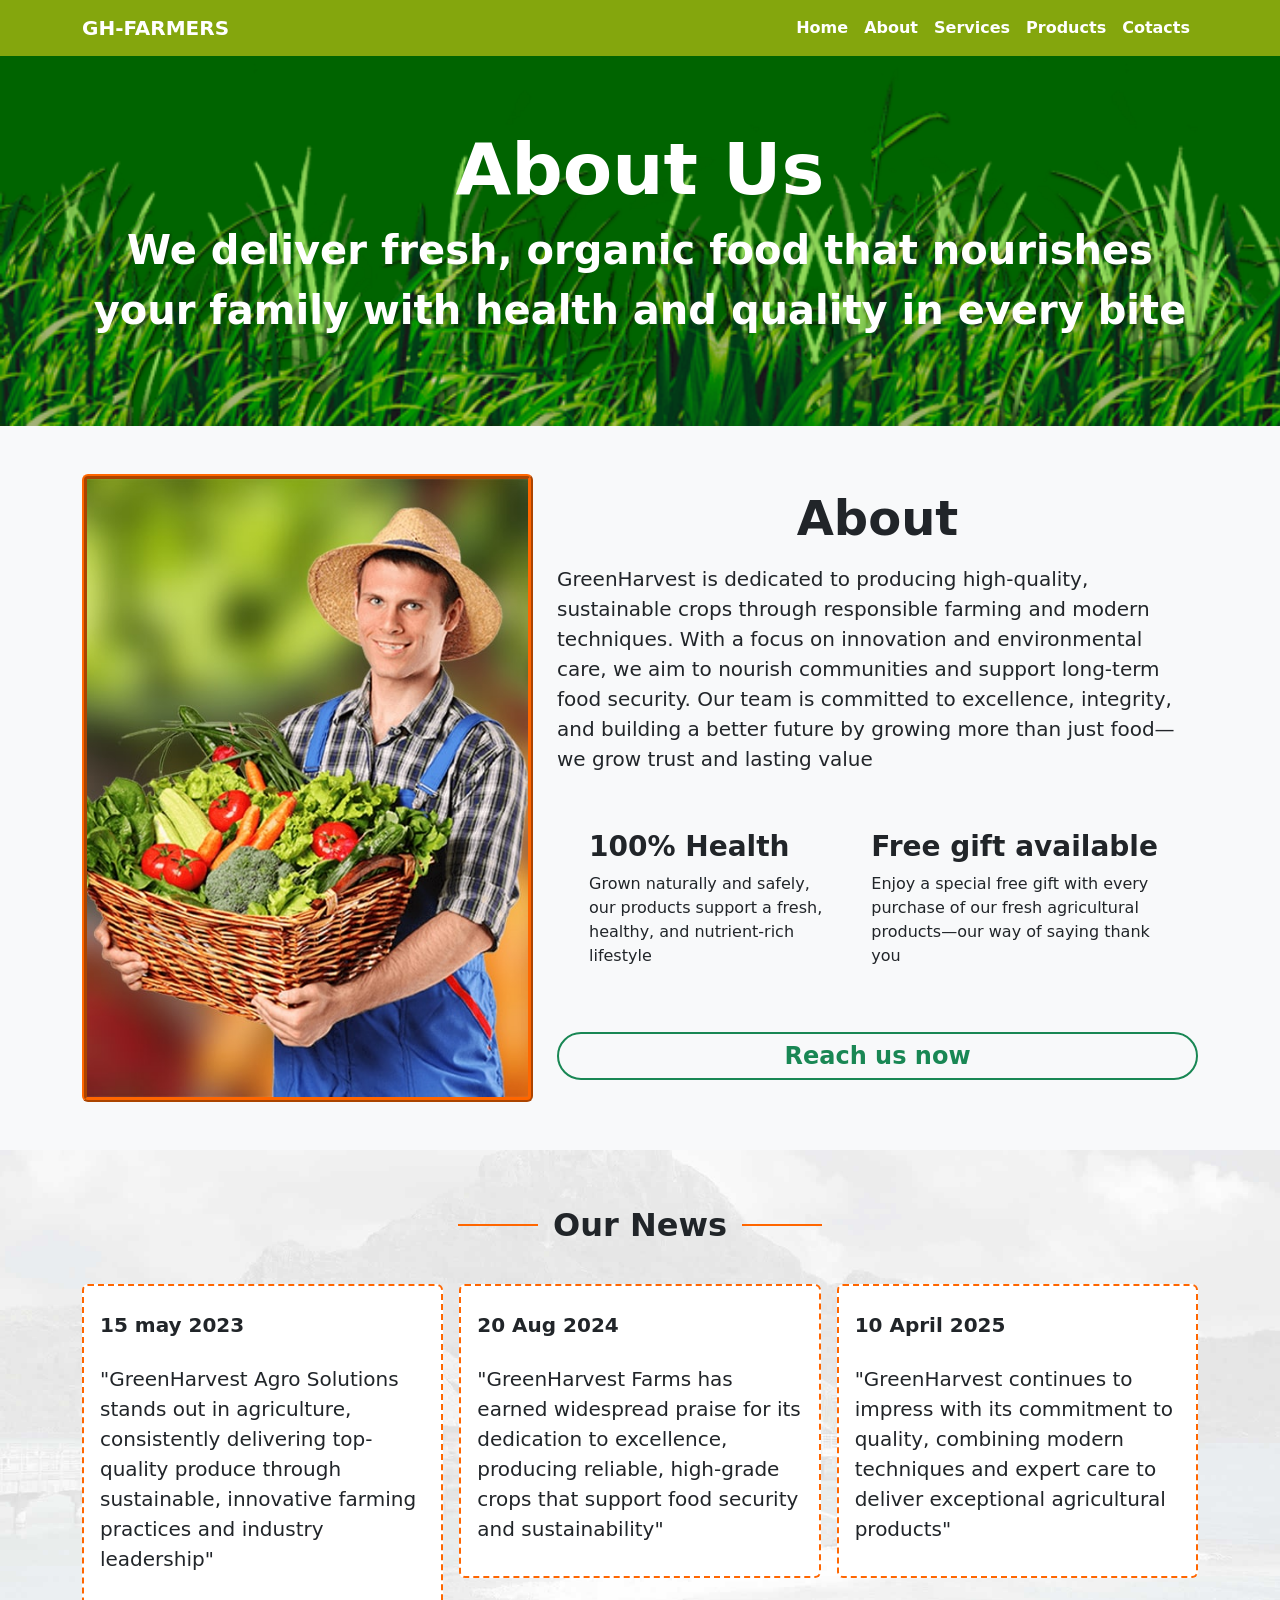
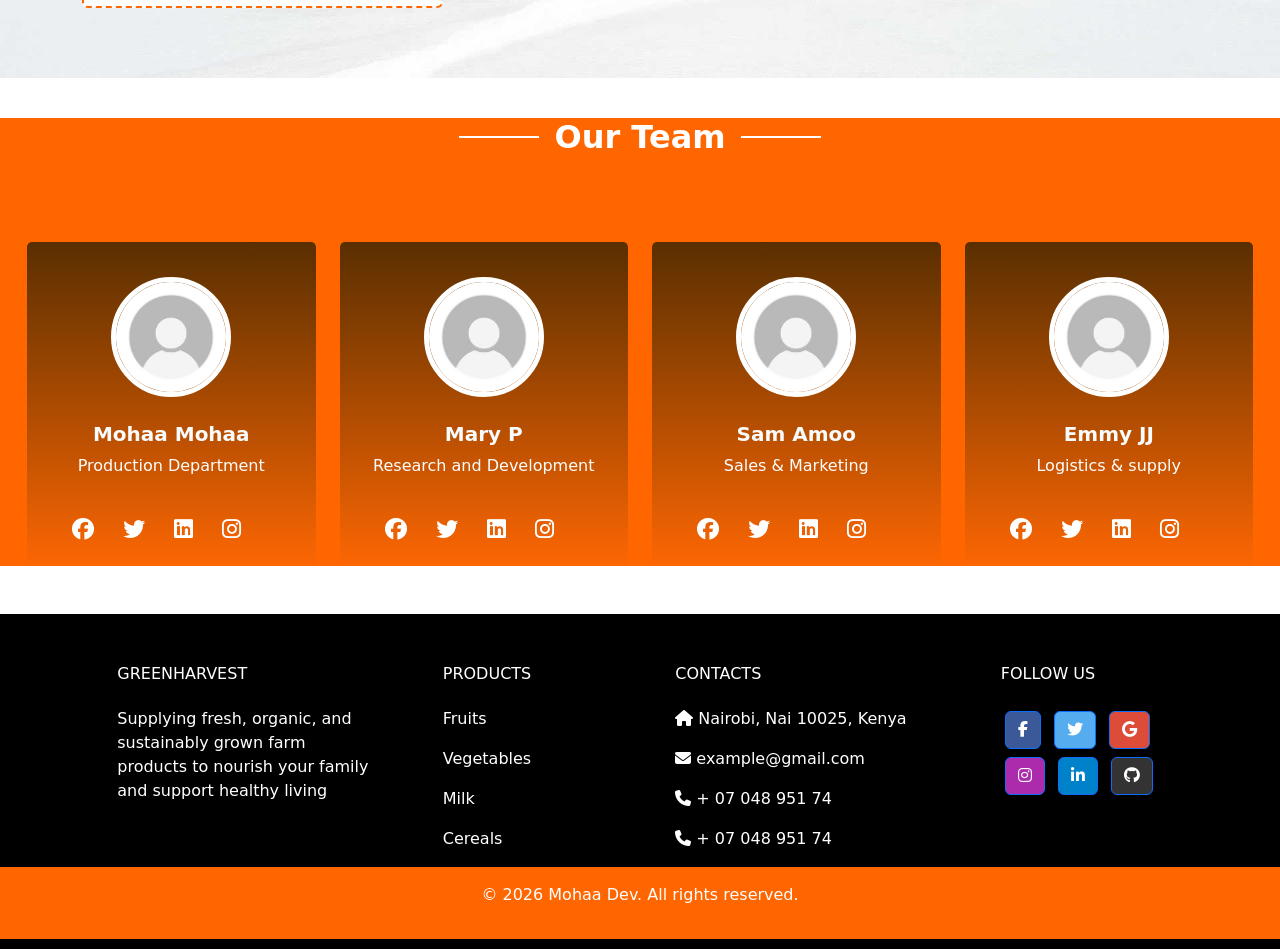
==== about.html @ f521f939 "initial commit" ====
<!DOCTYPE html>
<html lang="en">
  <head>
    <meta charset="UTF-8" />
    <meta name="viewport" content="width=device-width, initial-scale=1.0" />
    <title>Agriculture</title>
    <!-- links -->
    <link rel="stylesheet" href="css/bootstrap.min.css" />
    <link rel="stylesheet" href="css/custom.css" />

    <!-- Font Awesome CSS -->
    <link
      rel="stylesheet"
      href="https://cdn.jsdelivr.net/npm/@fortawesome/fontawesome-free@6.5.1/css/all.min.css"
    />
    <!-- bootstrap icons -->
    <link
      rel="stylesheet"
      href="https://cdn.jsdelivr.net/npm/bootstrap-icons@1.11.3/font/bootstrap-icons.min.css"
    />
    <!-- end links -->
  </head>
  <body>
    <!-- ################################################## navbar ########################################### -->
    <nav class="navbar navbar-expand-sm navbar-dark nav-background">
      <div class="container">
        <a class="navbar-brand text-uppercase fw-bolder" href="#">GH-FARMERS</a>
        <button
          class="navbar-toggler"
          type="button"
          data-bs-toggle="collapse"
          data-bs-target="#navbarNav"
          aria-controls="navbarNav"
          aria-expanded="false"
          aria-label="Toggle navigation"
        >
          <span class="navbar-toggler-icon fw-bold"></span>
        </button>
        <div class="collapse navbar-collapse" id="navbarNav">
          <ul class="navbar-nav ms-auto">
            <li class="nav-item">
              <a class="nav-link text-white fw-bold" href="index.html">Home</a>
            </li>
            <li class="nav-item">
              <a class="nav-link text-white fw-bold" href="about.html">About</a>
            </li>
            <li class="nav-item">
              <a class="nav-link text-white fw-bold" href="services.html"
                >Services</a
              >
            </li>
            <li class="nav-item">
              <a class="nav-link text-white fw-bold" href="product.html"
                >Products</a
              >
            </li>
            <li class="nav-item">
              <a class="nav-link text-white fw-bold" href="contact.html"
                >Cotacts</a
              >
            </li>
          </ul>
        </div>
      </div>
    </nav>

    <main>
        <section class="about-bg">
            <div class="container">
                <div class="row justify-content-center align-items-center">
                    <div class="text-center">
                        <h1 class="text-capitalize text-white fw-bold display-2">About Us</h1>
                    </div>
                    <div class="text-center">
                        <p class="text-white fw-bold fs-1">We deliver fresh, organic food that nourishes your family with health and quality in every bite</p>
                    </div>
                </div>
            </div>
        </section>
        <!-- ################################################## about us ########################################### -->
        <section class="py-5 bg-light">
            <div class="container">
                <div class="row justify-content-between">
                    <div class="col-12 col-lg-5">
                        <div class="card card-border-about">
                            <img src="images/team-3.jpg" class="img-fluid" alt="">
                        </div>
                    </div>
                    <div class="col-12 col-lg-7">
                        <div class="text-center my-3">
                            <h4 class="display-5 fw-bold">About</h4>
                        </div>
                        <div class="text-start">
                            <p class="lead">
                              GreenHarvest is dedicated to producing high-quality, 
                              sustainable crops through responsible farming and modern techniques. 
                              With a focus on innovation and environmental care, 
                              we aim to nourish communities and support long-term food security. 
                              Our team is committed to excellence, integrity, 
                              and building a better future by growing more than just food—we grow trust and lasting value
                            </p>
                        </div>
                        <div class="d-sm-flex justify-content-center align-items-center text-center mt-4 p-3">
                            <div class="text-start p-3">
                                <h3 class="fw-bold mb-2">100% Health</h3>
                                <p>Grown naturally and safely, our products support a fresh, healthy, and nutrient-rich lifestyle</p>
                            </div>
                            <div class="text-start p-3">
                                <h3 class="fw-bold mb-2">Free gift available</h3>
                                <p>Enjoy a special free gift with every purchase of our fresh agricultural products—our way of saying thank you</p>
                            </div>
                        </div>
                        <div class="text-center mt-3">
                            <a href="contact.html" class="btn btn-outline-success btn-sm border-2 rounded-5 fw-bold fs-4 w-100 ">Reach us now</a>
                        </div>
                    </div>
                </div>
            </div>
        </section>
        <!-- ################################################## our news ########################################### -->
        <section class="pt-3 section-news-bg">
            <div class="title-wrapper">
              <div class="line"></div>
              <h1 class="section-title fw-bold">Our News</h1>
              <div class="line"></div>
            </div>

            <div class="container">
                <div class="row g-3 justify-content-center">
                    <div class="col-12 col-lg-4">
                        <div class="card p-3 news-border">
                            <p class="py-2 fs-5 fw-bold">15 may 2023</p>
                            <p class="lead">
                              "GreenHarvest Agro Solutions stands out in agriculture, 
                              consistently delivering top-quality produce through sustainable, 
                              innovative farming practices and industry leadership"
                            </p>
                        </div>
                    </div>

                    <div class="col-12 col-lg-4">
                        <div class="card p-3 news-border">
                            <p class="py-2 fs-5 fw-bold">20 Aug 2024</p>
                            <p class="lead">
                              "GreenHarvest Farms has earned widespread praise for its dedication to excellence, producing reliable,
                               high-grade crops that support food security and sustainability"
                            </p>
                        </div>
                    </div>

                    <div class="col-12 col-lg-4">
                        <div class="card p-3 news-border">
                            <p class="py-2 fs-5 fw-bold">10 April 2025</p>
                            <p class="lead">
                              "GreenHarvest continues to impress with its commitment to quality, 
                              combining modern techniques and expert care to deliver exceptional agricultural products"
                            </p>
                        </div>
                    </div>
                </div>
            </div>
        </section>
        <!-- ################################################## our team ########################################### -->
        <section class="team_section layout_padding">
            <div class="container-fluid">
                <div class="title-wrapper">
                    <div class="line-team"></div>
                    <h1 class="section-title fw-bold">Our Team</h1>
                    <div class="line-team"></div>
                </div>
              <div class="team_container">
                <div class="row">
                  <div class="col-lg-3 col-sm-6">
                    <div class="box">
                      <div class="img-box">
                        <img src="images/profile.jpeg" class="img1" alt="" />
                      </div>
                      <div class="detail-box">
                        <h5>Mohaa Mohaa</h5>
                        <p>Production Department</p>
                      </div>
                      <div class="social_box">
                        <a href="#">
                          <i class="fab fa-facebook" aria-hidden="true"></i>
                        </a>
                        <a href="#">
                          <i class="fab fa-twitter" aria-hidden="true"></i>
                        </a>
                        <a href="#">
                          <i class="fab fa-linkedin" aria-hidden="true"></i>
                        </a>
                        <a href="#">
                          <i class="fab fa-instagram" aria-hidden="true"></i>
                        </a>
                        <a href="#">
                          <i class="fab fa-youtube-play" aria-hidden="true"></i>
                        </a>
                      </div>
                    </div>
                  </div>
                  <div class="col-lg-3 col-sm-6">
                    <div class="box">
                      <div class="img-box">
                        <img src="images/profile.jpeg" class="img1" alt="" />
                      </div>
                      <div class="detail-box">
                        <h5>Mary P</h5>
                        <p>Research and Development</p>
                      </div>
                      <div class="social_box">
                        <a href="#">
                          <i class="fab fa-facebook" aria-hidden="true"></i>
                        </a>
                        <a href="#">
                          <i class="fab fa-twitter" aria-hidden="true"></i>
                        </a>
                        <a href="#">
                          <i class="fab fa-linkedin" aria-hidden="true"></i>
                        </a>
                        <a href="#">
                          <i class="fab fa-instagram" aria-hidden="true"></i>
                        </a>
                        <a href="#">
                          <i class="fab fa-youtube-play" aria-hidden="true"></i>
                        </a>
                      </div>
                    </div>
                  </div>
                  <div class="col-lg-3 col-sm-6">
                    <div class="box">
                      <div class="img-box">
                        <img src="images/profile.jpeg" class="img1" alt="" />
                      </div>
                      <div class="detail-box">
                        <h5>Sam Amoo</h5>
                        <p>Sales & Marketing</p>
                      </div>
                      <div class="social_box">
                        <a href="#">
                          <i class="fab fa-facebook" aria-hidden="true"></i>
                        </a>
                        <a href="#">
                          <i class="fab fa-twitter" aria-hidden="true"></i>
                        </a>
                        <a href="#">
                          <i class="fab fa-linkedin" aria-hidden="true"></i>
                        </a>
                        <a href="#">
                          <i class="fab fa-instagram" aria-hidden="true"></i>
                        </a>
                        <a href="#">
                          <i class="fab fa-youtube-play" aria-hidden="true"></i>
                        </a>
                      </div>
                    </div>
                  </div>
                  <div class="col-lg-3 col-sm-6">
                    <div class="box">
                      <div class="img-box">
                        <img src="images/profile.jpeg" class="img1" alt="" />
                      </div>
                      <div class="detail-box">
                        <h5>Emmy JJ</h5>
                        <p>Logistics & supply</p>
                      </div>
                      <div class="social_box">
                        <a href="#">
                          <i class="fab fa-facebook" aria-hidden="true"></i>
                        </a>
                        <a href="#">
                          <i class="fab fa-twitter" aria-hidden="true"></i>
                        </a>
                        <a href="#">
                          <i class="fab fa-linkedin" aria-hidden="true"></i>
                        </a>
                        <a href="#">
                          <i class="fab fa-instagram" aria-hidden="true"></i>
                        </a>
                        <a href="#">
                          <i class="fab fa-youtube-play" aria-hidden="true"></i>
                        </a>
                      </div>
                    </div>
                  </div>
                </div>
              </div>
            </div>
          </section>
    </main>
<!-- ################################################## footer ########################################### -->
    <div class="my-5">
      <!-- Footer -->
      <footer
        class="text-center text-lg-start text-white"
      >
        <!-- container -->
        <div class="container p-4 pb-0">
          <!-- Section -->
          <section class="">
            <!-- row -->
            <div class="row">
              <!-- start column description -->
              <div class="col-md-3 col-lg-3 col-xl-3 mx-auto mt-3">
                <h6 class="text-uppercase mb-4 font-weight-bold">
                  GreenHarvest
                </h6>
                <p>
                  Supplying fresh, organic, and sustainably grown farm products to nourish your family and support healthy living
                </p>
              </div>
              <!-- end column description -->

              <hr class="w-100 clearfix d-md-none" />

              <!-- column links -->
              <div class="col-md-2 col-lg-2 col-xl-2 mx-auto mt-3">
                <h6 class="text-uppercase mb-4 font-weight-bold">Products</h6>
                <p>
                  <a class="text-white text-decoration-none">Fruits</a>
                </p>
                <p>
                  <a class="text-white text-decoration-none">Vegetables</a>
                </p>
                <p>
                  <a class="text-white text-decoration-none">Milk</a>
                </p>
                <p>
                  <a class="text-white text-decoration-none">Cereals</a>
                </p>
              </div>
              <!-- end column links -->

              <!-- separate column line -->
              <hr class="w-100 clearfix d-md-none" />

              <!-- stsrt column contact -->
              <div class="col-md-4 col-lg-3 col-xl-3 mx-auto mt-3">
                <h6 class="text-uppercase mb-4 font-weight-bold">Contacts</h6>
                <p><i class="fas fa-home mr-3"></i> Nairobi, Nai 10025, Kenya</p>
                <p><i class="fas fa-envelope mr-3"></i> example@gmail.com</p>
                <p><i class="fas fa-phone mr-3"></i> + 07 048 951 74</p>
                <p><i class="fas fa-phone mr-3"></i> + 07 048 951 74</p>
              </div>
              <!-- end column contact -->

              <!-- start column icons -->
              <div class="col-md-3 col-lg-2 col-xl-2 mx-auto mt-3">
                <h6 class="text-uppercase mb-4 font-weight-bold">Follow us</h6>

                <!-- Facebook -->
                <a
                  class="btn btn-primary btn-floating m-1 text-decoration-none"
                  style="background-color: #3b5998"
                  href="#"
                  role="button"
                  ><i class="fab fa-facebook-f"></i
                ></a>

                <!-- Twitter -->
                <a
                  class="btn btn-primary btn-floating m-1 text-decoration-none"
                  style="background-color: #55acee"
                  href="#"
                  role="button"
                  ><i class="fab fa-twitter"></i
                ></a>

                <!-- Google -->
                <a
                  class="btn btn-primary btn-floating m-1 text-decoration-none"
                  style="background-color: #dd4b39"
                  href="#"
                  role="button"
                  ><i class="fab fa-google"></i
                ></a>

                <!-- Instagram -->
                <a
                  class="btn btn-primary btn-floating m-1 text-decoration-none"
                  style="background-color: #ac2bac"
                  href="#"
                  role="button"
                  ><i class="fab fa-instagram"></i
                ></a>

                <!-- Linkedin -->
                <a
                  class="btn btn-primary btn-floating m-1 text-decoration-none"
                  style="background-color: #0082ca"
                  href="#"
                  role="button"
                  ><i class="fab fa-linkedin-in"></i
                ></a>
                <!-- Github -->
                <a
                  class="btn btn-primary btn-floating m-1 text-decoration-none"
                  style="background-color: #333333"
                  href="#"
                  role="button"
                  ><i class="fab fa-github"></i
                ></a>
              </div>
              <!-- end column icons -->
            </div>
            <!--end  row-->
          </section>
          <!-- Section: Links -->
        </div>
        <!-- end container -->

        <!-- Copyright -->
        <div
          class="text-center p-3 copyright-content"
        >
        <p>&copy; <span id="year"></span> Mohaa Dev. All rights reserved.</p>
        </div>
        <!-- Copyright -->
      </footer>
      <!-- Footer -->
    </div>

    <script src="js/bundle.min.js"></script>
    <script src="js/jquery-3.7.1.min.js"></script>
    <script>
        document.getElementById("year").textContent = new Date().getFullYear();
      </script>
  </body>
</html>
---- css/custom.css ----
html, body {
    height: 100%;
    margin: 0;
    /* overflow-x: hidden; */
  }
  body {
    display: flex;
    flex-direction: column;
  }
.div-height {
    height: 480px;
}
.img-height {
    height: 100%;
    object-fit: cover;
    filter: brightness(0.6);
}

/* ################################## navbar ############################################### */
.nav-background {
    /* background-color: rgb(6, 196, 6); */
    background-color: #84a60d;
}
.nav-link:hover {
    color: #ff6600 !important;
  }

/* ############################## icon section ################################################# */
.icon-section {
    background-color: green;
    color: white;
}

/* ############################# products section ################################################### */
.background-product-img {
    padding: 70px 0;
    background-image: url('../images/blur2.jpeg');
    background-size: cover;
}
.title-wrapper {
    display: flex;
    align-items: center;
    justify-content: center;
    gap: 15px; /* spacing between text and lines */
    margin: 40px 0;
  }

  .section-title {
    margin: 0;
    font-size: 2rem;
    white-space: nowrap;
  }

  .line {
    flex: 1;
    height: 2px;
    background-color: #ff6600;
    max-width: 80px; /* Resizing the line */
  }

  /* visit our store */
  .background-set {
    background-image: url('../images/Agr_back.jpeg');
    background-size: cover;
    padding: 70px 0;
  }
  .card-hover:hover {
    background-color: #ff6600;
    color: white;
  }

  /* ############################################# about us ##################################### */
  .about-bg {
    background-image: url('../images/footer.png');
    background-size: cover;
    padding: 70px 0;
    background-color: darkgreen;
  }
  .card-border-about {
    border-color: #ff6600;
    border-width: 5px;
    border-style: ridge;
  }
  .news-border {
    border-color: #ff6600;
    border-style: dashed;
    border-width: 2px;
  }
  .news-border:hover {
    background-color: green;
    color: white;
    border-style: none;
  }
  .section-news-bg {
    background-image: url('../images/pic9.jpg');
    background-size: cover;
    padding: 70px 0;
  }
  /*team section */
  .line-team {
    flex: 1;
    height: 2px;
    background-color: white;
    max-width: 80px; /* resizing the line */
  }
.team_section {
  text-align: center;
  background-color: #ff6600;
  color: #ffffff;
}

.team_section .heading_container {
  -webkit-box-pack: center;
  -ms-flex-pack: center;
  justify-content: center;
}

.team_section .team_container {
  padding: 0 15px;
}

.team_section .team_container .box {
  padding: 35px 0 0 0;
  border-radius: 5px;
  overflow: hidden;
  -webkit-transition: all 0.1s;
  transition: all 0.1s;
  margin-top: 45px;
  background: -webkit-gradient(
    linear,
    left top,
    left bottom,
    from(#592f00),
    to(#fc6603)
  );
  background: linear-gradient(to bottom, #592f00, #fc6603);
}

.team_section .team_container .box .img-box {
  display: -webkit-box;
  display: -ms-flexbox;
  display: flex;
  -webkit-box-pack: center;
  -ms-flex-pack: center;
  justify-content: center;
  -webkit-box-align: center;
  -ms-flex-align: center;
  align-items: center;
}

.team_section .team_container .box .img-box img {
  width: 120px;
  border-radius: 100%;
  border: 5px solid #ffffff;
}

.team_section .team_container .box .detail-box {
  margin: 25px 0;
}

.team_section .team_container .box .detail-box h5 {
  color: #f9fbfc;
  font-weight: 600;
  position: relative;
}

.team_section .team_container .box .social_box {
  padding: 10px 45px 20px 45px;
  display: -webkit-box;
  display: -ms-flexbox;
  display: flex;
  -webkit-box-pack: justify;
  -ms-flex-pack: justify;
  justify-content: space-between;
}

.team_section .team_container .box .social_box a {
  color: #ffffff;
  font-size: 22px;
}

.team_section .team_container .box .social_box a:hover {
  color: #00bbf0;
}
/*team section end*/

/* ########################################## services section #################################### */
.card-decoration {
  border-style: none;
  box-shadow: 5px 5px 10px #808080;
}
.card-decoration:hover {
  background-color: #84a60d;
  color: white;
}
.services-bg {
  background-image: url('../images/carousel-1.jpg');
  background-size: cover;
  padding: 70px 0;
}

/* ########################################## contact us section #################################### */
#map { 
  height: 350px; 
}
.column-border {
  border-style: ridge;
  border-color: #fc6603;
}
.contacts-bg {
  background-image: url('../images/ff12.jpeg');
  background-size: cover;
  padding: 70px 0;
}


/* ################################################# products section ########################################## */
.card-style-border {
  border-color: green;
  border-style: ridge;
}
.background-top-contents {
  background-image: url('../images/Agr_back.jpeg');
  background-size: cover;
  padding: 70px 0;
}
.product-bg {
  background-image: url('../images/bg-bg-01.jpg');
  background-size: cover;
  padding: 70px 0;
  
}
.product-head-bg {
  background-color: #07b015;
}

.card-product {
  position: relative;
  overflow: hidden;
  border-radius: 10px;
  box-shadow: 0 4px 8px rgba(0,0,0,0.1);
  cursor: pointer;
}

.card-product img {
  width: 100%;
  height: 100%;
  object-fit: cover;
  display: block;
  transition: transform 0.3s ease;
}

.card-product:hover img {
  transform: scale(1.05);
}

.card-product .text-overlay {
  position: absolute;
  bottom: 0;
  left: 0;
  width: 100%;
  height: 100%;
  background: rgba(0, 0, 0, 0.5);
  color: #fff;
  display: flex;
  align-items: center;
  justify-content: center;
  text-align: center;
  padding: 20px;
  opacity: 0;
  transition: opacity 0.3s ease;
}

.card-product:hover .text-overlay {
  opacity: 1;
}

  /* ########################################## footer ########################################## */
  footer {
    background-color: black; 
    padding: 10px 0;
  }

  .copyright-content {
    background-color: #ff6600;
  }
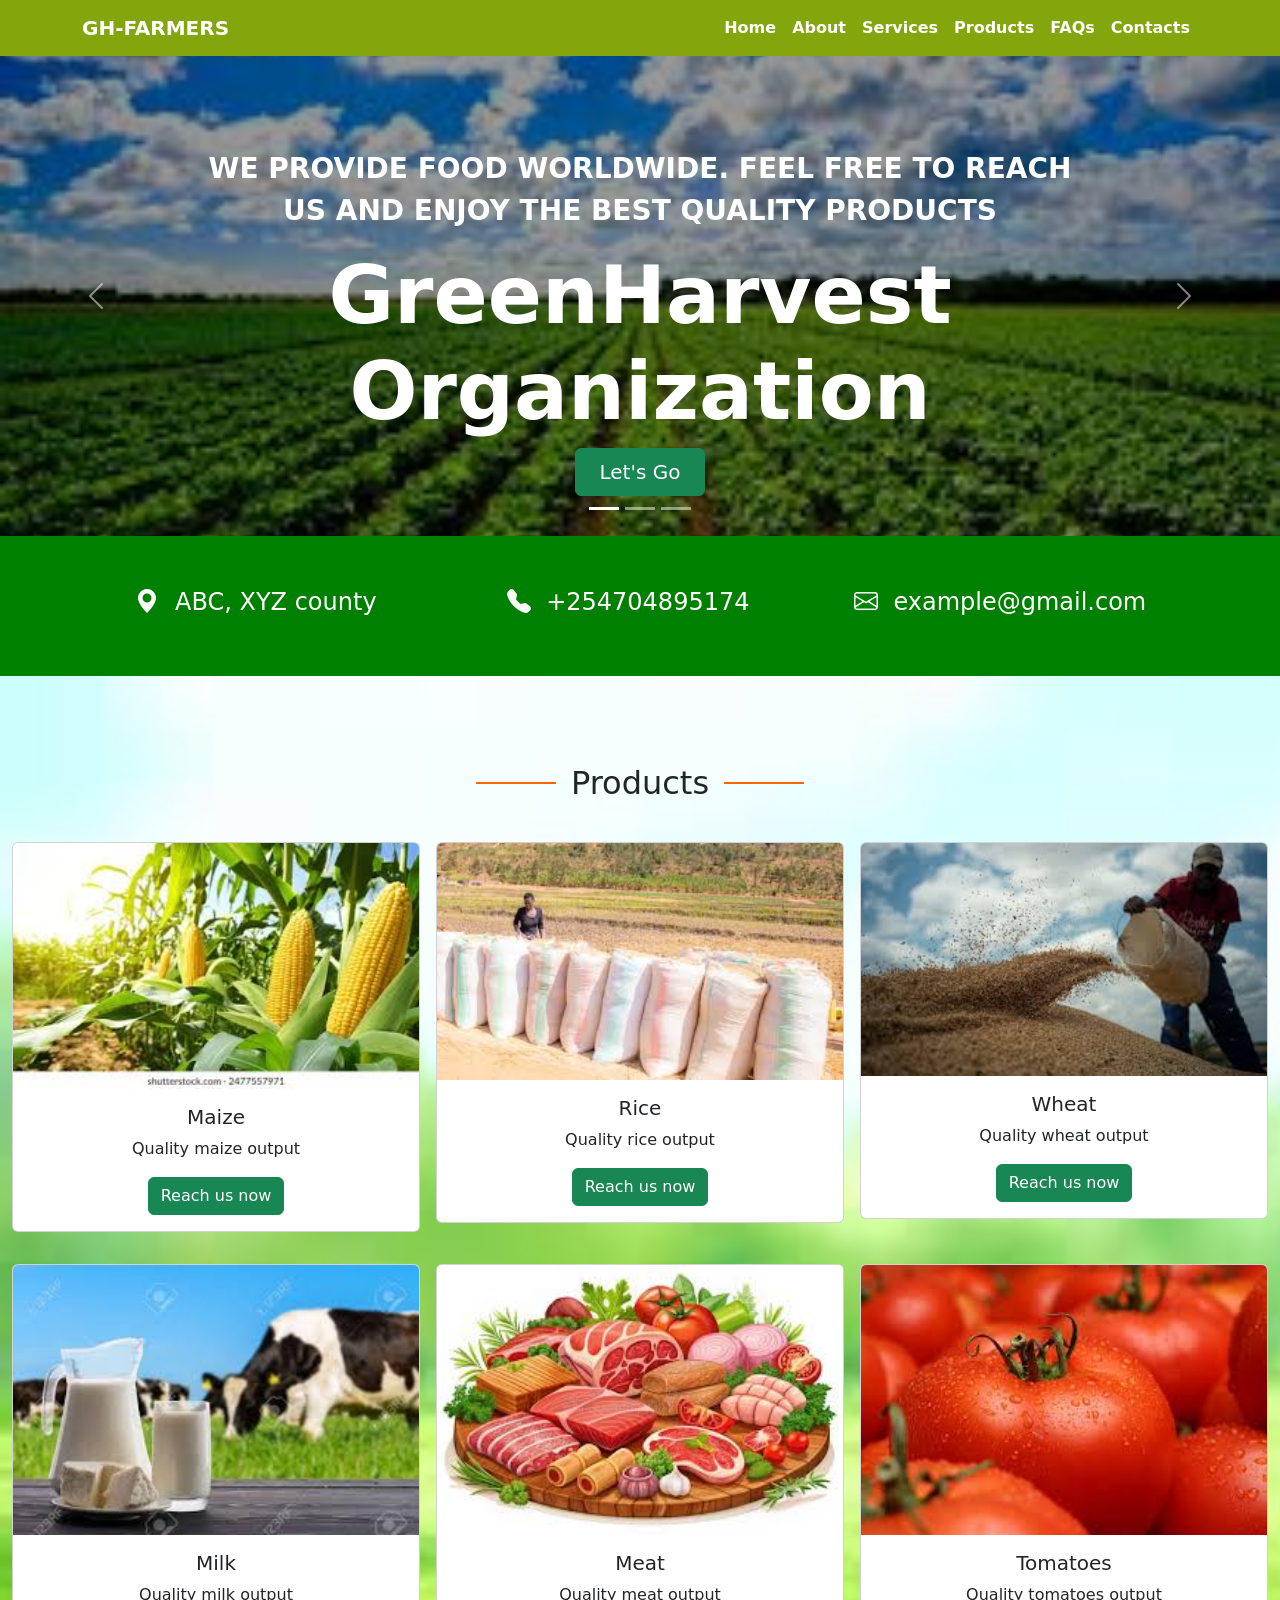
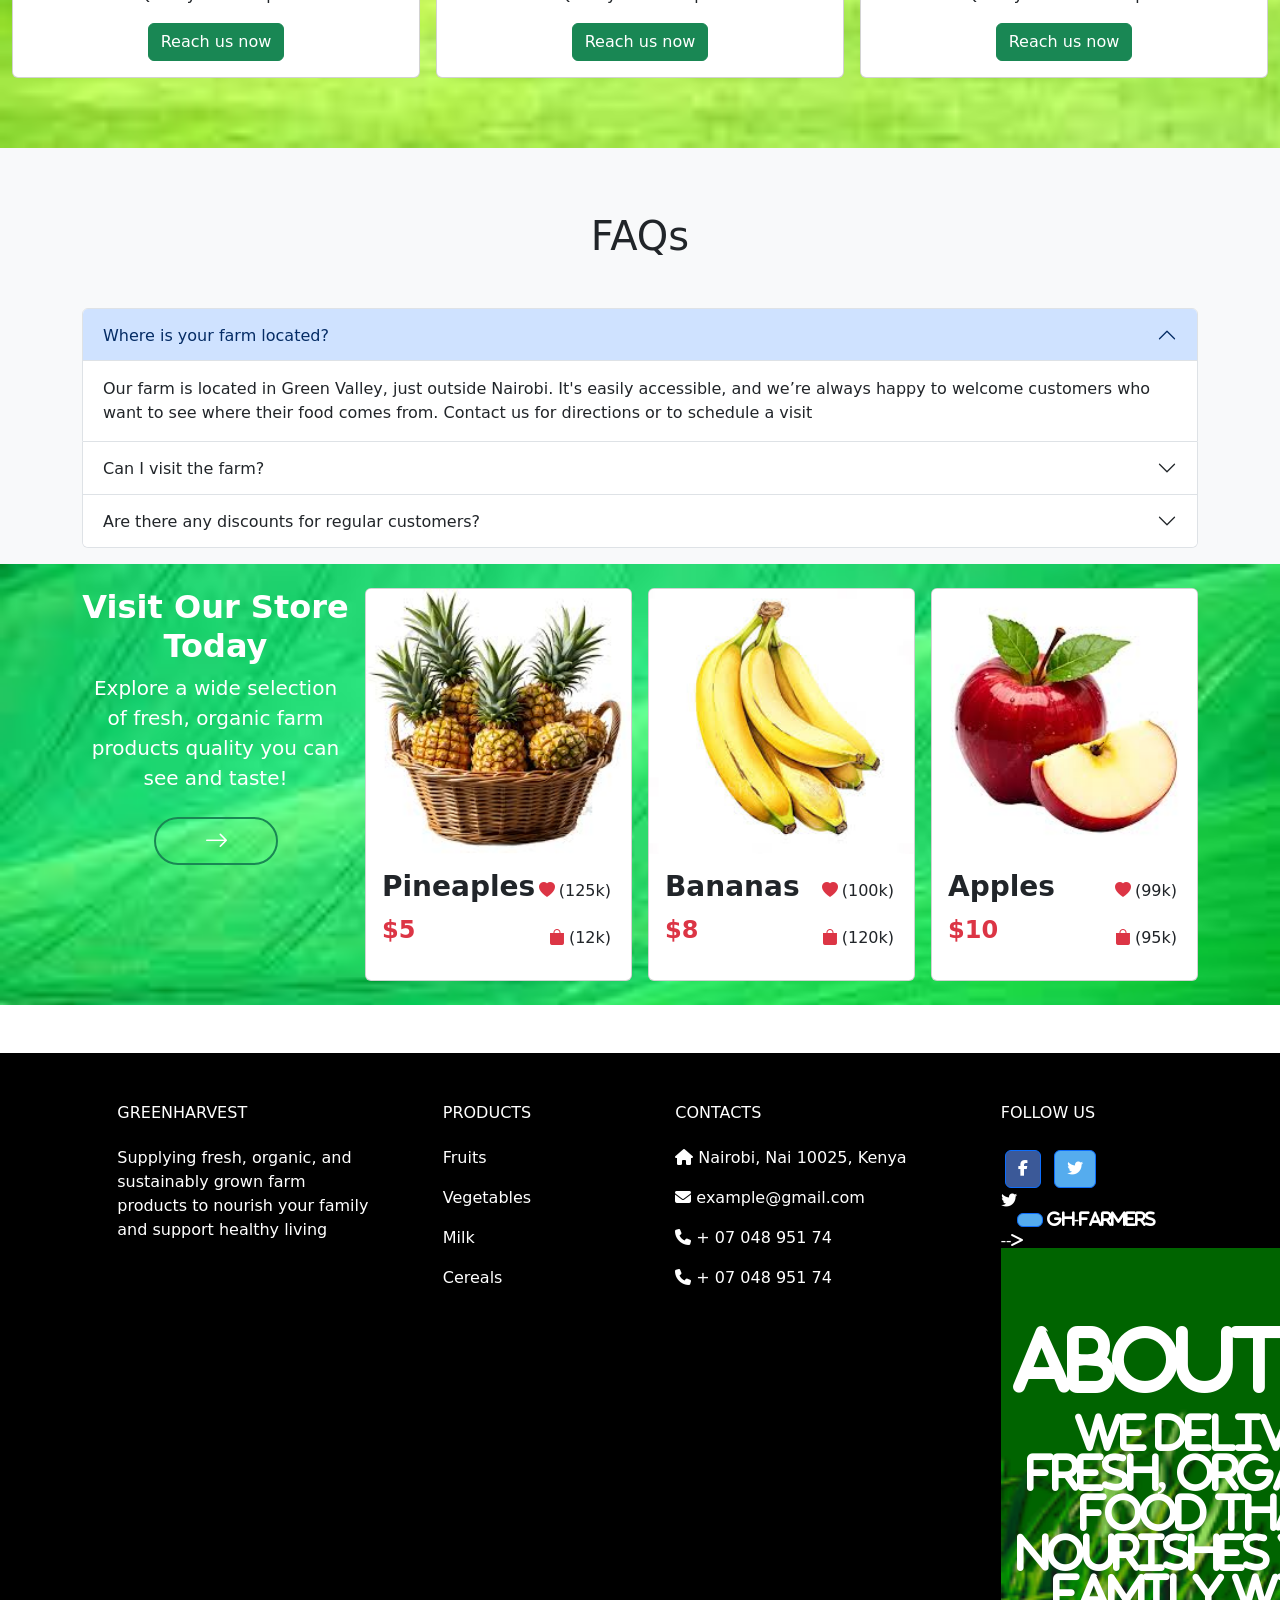
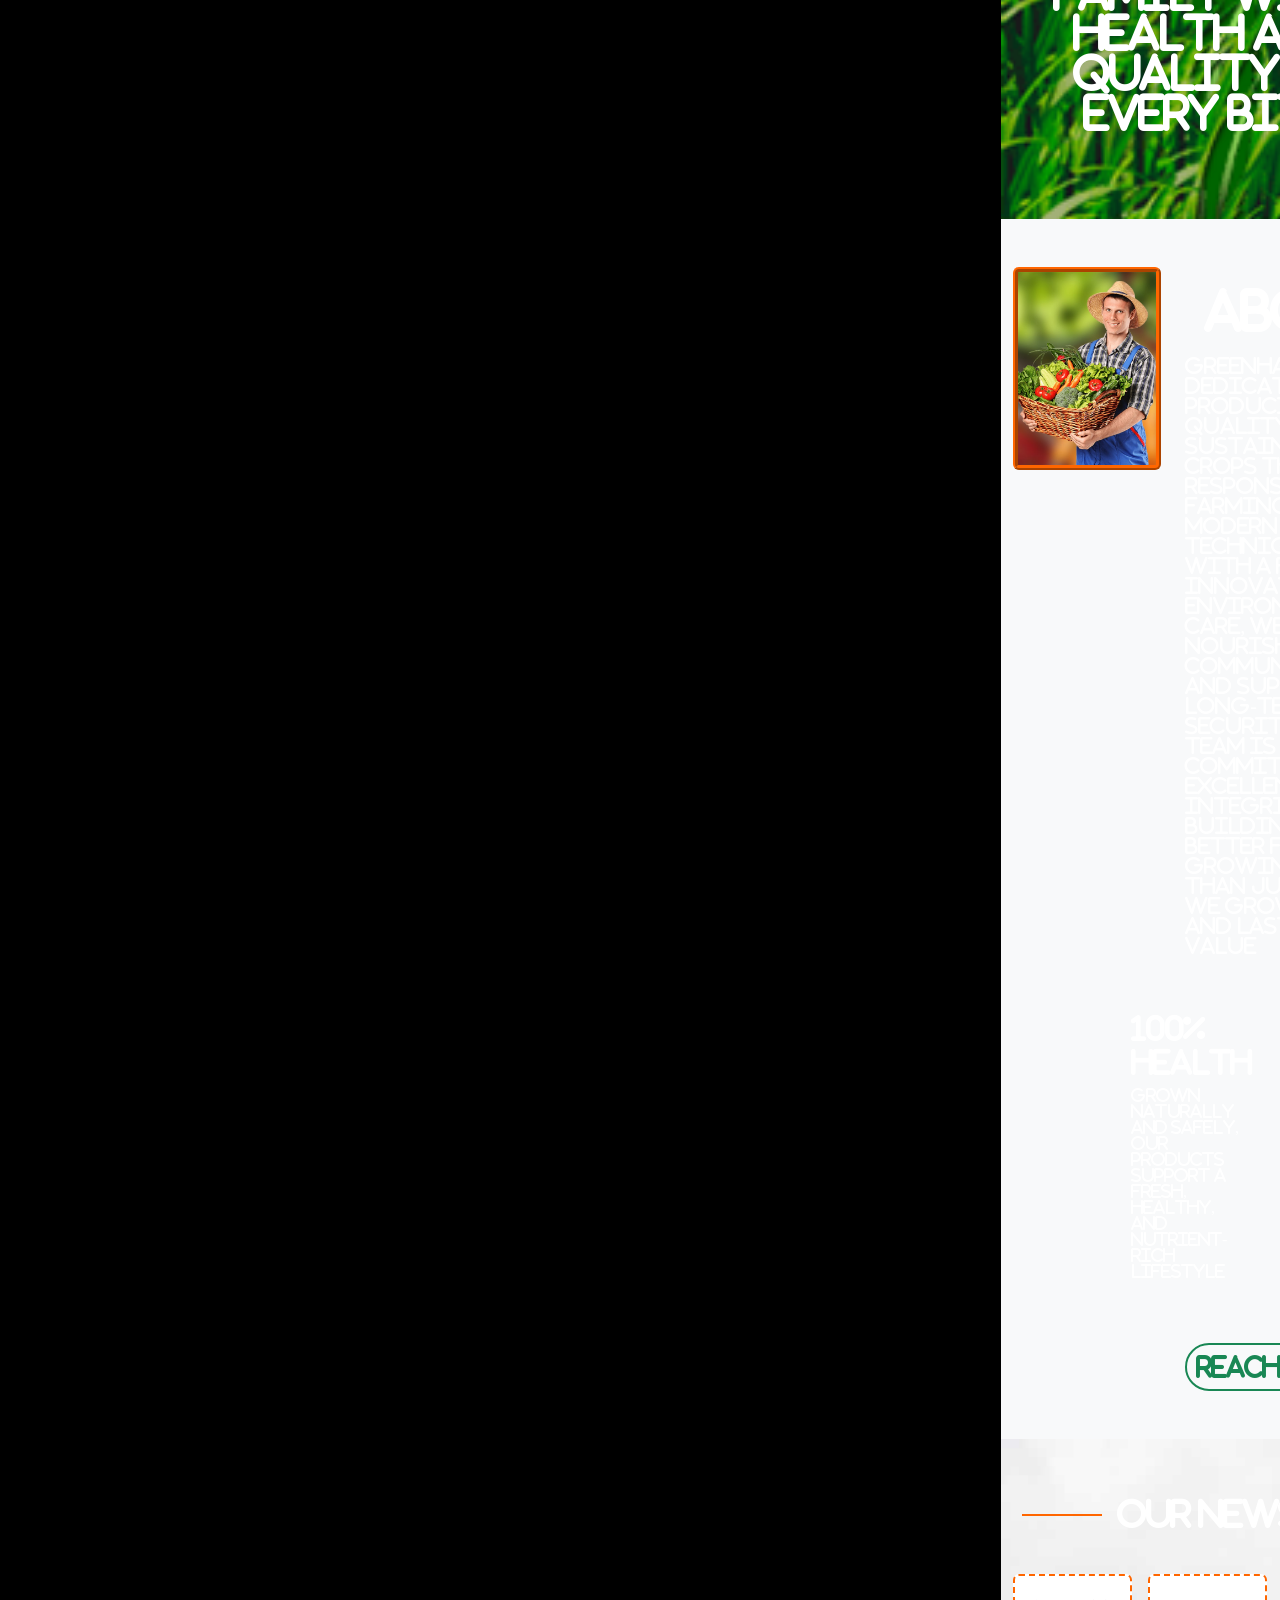
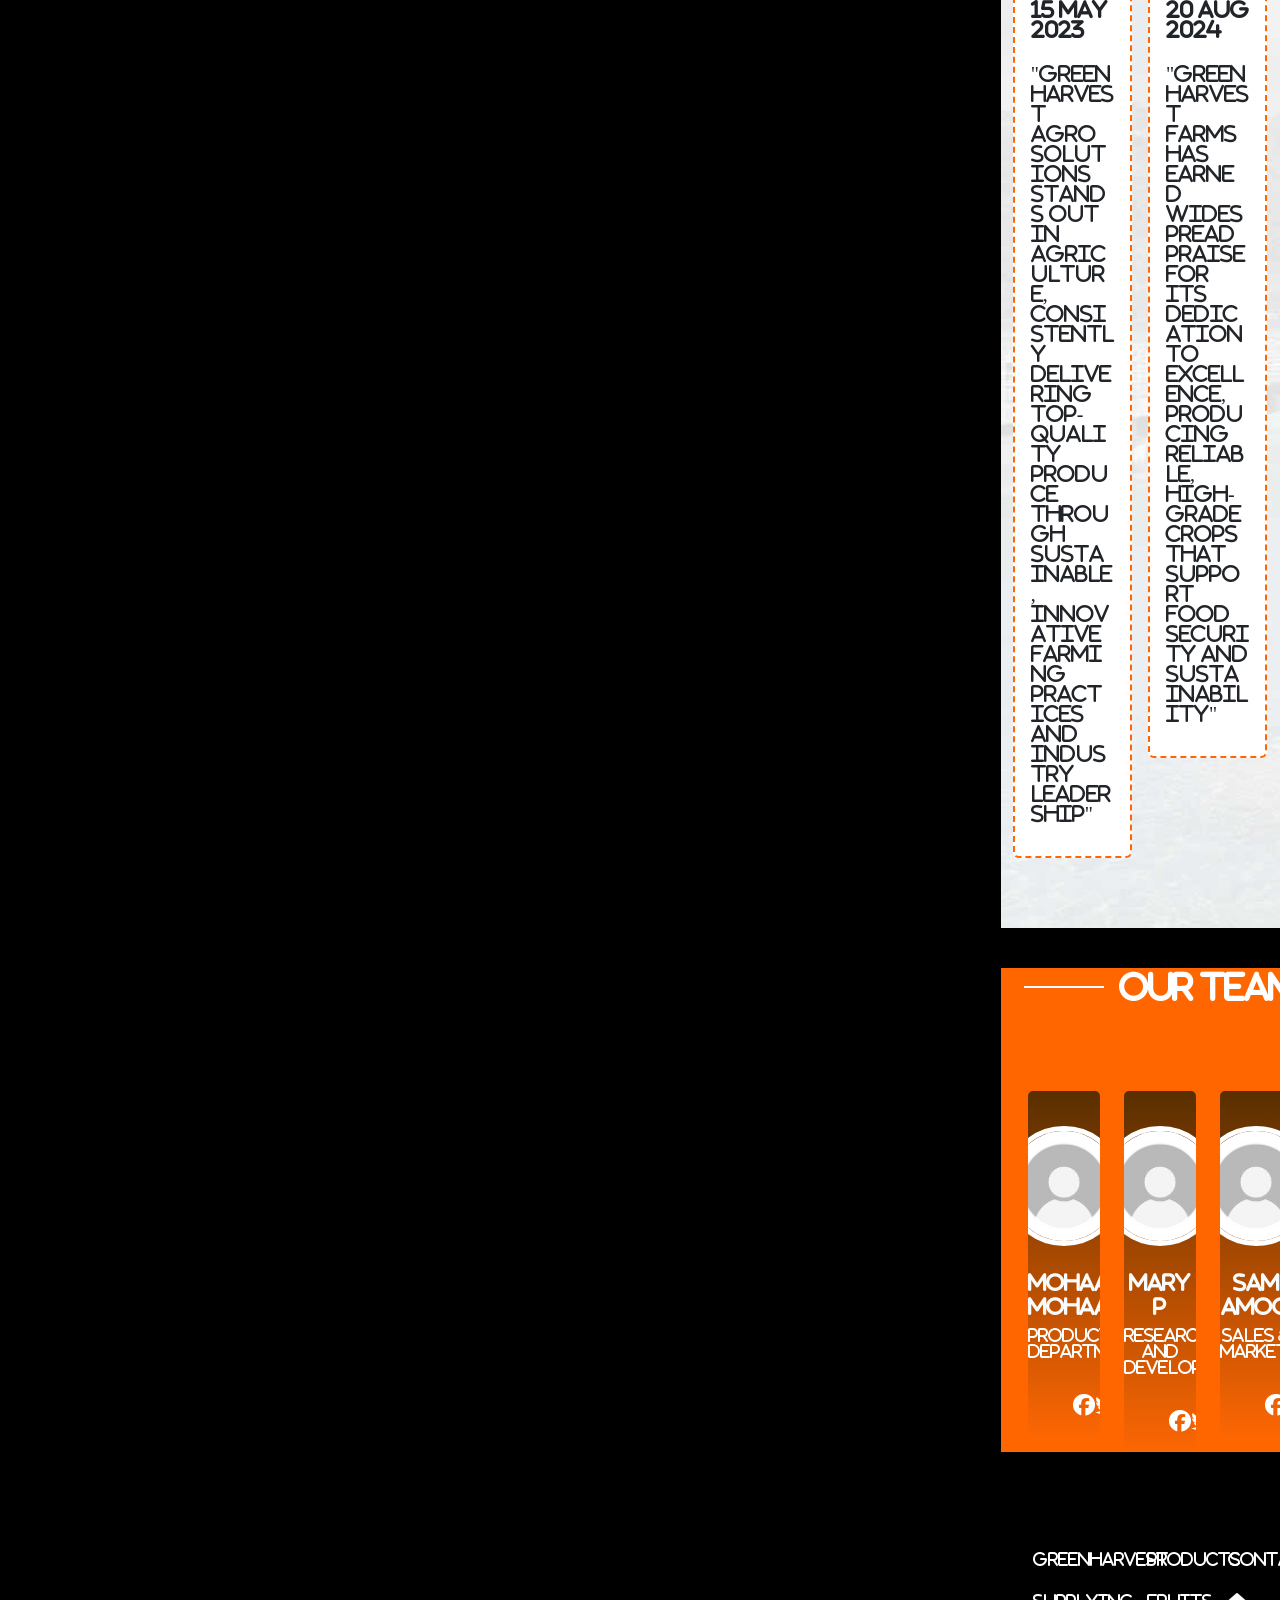
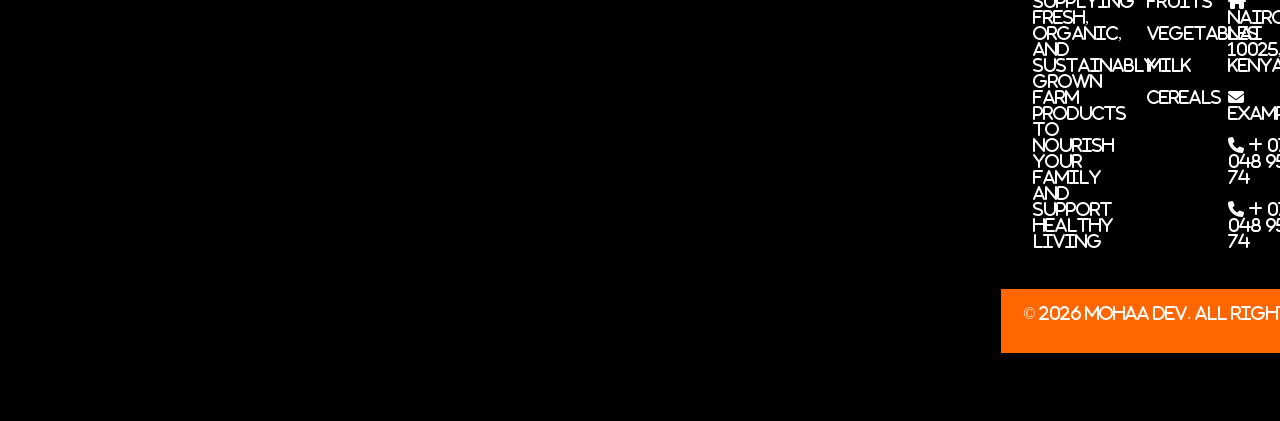
==== commit 12955dda: "Update about.html" ====
--- a/about.html
+++ b/about.html
@@ -22,7 +22,50 @@
   </head>
   <body>
     <!-- ################################################## navbar ########################################### -->
-    <nav class="navbar navbar-expand-sm navbar-dark nav-background">
+
+<nav class="navbar navbar-expand-lg navbar-dark nav-background">
+  <div class="container">
+    <a class="navbar-brand text-uppercase fw-bolder" href="#">GH-FARMERS</a>
+
+    <button
+      class="navbar-toggler"
+      type="button"
+      data-bs-toggle="collapse"
+      data-bs-target="#navbarNav"
+      aria-controls="navbarNav"
+      aria-expanded="false"
+      aria-label="Toggle navigation"
+    >
+      <span class="navbar-toggler-icon"></span>
+    </button>
+
+    <div class="collapse navbar-collapse" id="navbarNav">
+      <ul class="navbar-nav ms-auto text-center">
+        <li class="nav-item">
+          <a class="nav-link text-white fw-bold" href="index.html">Home</a>
+        </li>
+        <li class="nav-item">
+          <a class="nav-link text-white fw-bold" href="about.html">About</a>
+        </li>
+        <li class="nav-item">
+          <a class="nav-link text-white fw-bold" href="services.html">Services</a>
+        </li>
+        <li class="nav-item">
+          <a class="nav-link text-white fw-bold" href="product.html">Products</a>
+        </li>
+        <li class="nav-item">
+          <a class="nav-link text-white fw-bold" href="#frequent">FAQs</a>
+        </li>
+        <li class="nav-item">
+          <a class="nav-link text-white fw-bold" href="contact.html">Contacts</a>
+        </li>
+      </ul>
+    </div>
+  </div>
+</nav>
+
+    
+    <!-- <nav class="navbar navbar-expand-sm navbar-dark nav-background">
       <div class="container">
         <a class="navbar-brand text-uppercase fw-bolder" href="#">GH-FARMERS</a>
         <button
@@ -55,6 +98,9 @@
               >
             </li>
             <li class="nav-item">
+              <a class="nav-link text-white fw-bold" href="#frequent">FAQs</a>
+            </li>
+            <li class="nav-item">
               <a class="nav-link text-white fw-bold" href="contact.html"
                 >Cotacts</a
               >
@@ -62,7 +108,527 @@
           </ul>
         </div>
       </div>
-    </nav>
+    </nav> -->
+
+    <main>
+<!-- ################################################## carousel slider ########################################### -->
+      <section>
+        <div
+          id="farmers-carousel"
+          class="carousel slide"
+          data-bs-ride="carousel"
+        >
+          <div class="carousel-indicators">
+            <button
+              type="button"
+              data-bs-target="#farmers-carousel"
+              data-bs-slide-to="0"
+              class="active"
+              aria-current="true"
+              aria-label="Slide 1"
+            ></button>
+            <button
+              type="button"
+              data-bs-target="#farmers-carousel"
+              data-bs-slide-to="1"
+              aria-label="Slide 2"
+            ></button>
+            <button
+              type="button"
+              data-bs-target="#farmers-carousel"
+              data-bs-slide-to="2"
+              aria-label="Slide 3"
+            ></button>
+          </div>
+          <div class="carousel-inner">
+            <div class="carousel-item active div-height">
+              <img
+                src="images/image1.jpeg"
+                class="d-block w-100 img-height"
+                alt="..."
+              />
+              <div class="carousel-caption top-0 mt-4">
+                <p class="fs-3 mt-5 fw-bold text-uppercase">
+                  We provide food worldwide. Feel free to reach us and enjoy the
+                  best quality products
+                </p>
+                <h1 class="display-1 fw-bolder text-capitalize">
+                  GreenHarvest Organization
+                </h1>
+                <a href="product.html" class="btn btn-success py-2 px-4 fs-5">Let's Go</a>
+              </div>
+            </div>
+            <div class="carousel-item div-height">
+              <img
+                src="images/image2.jpeg"
+                class="d-block w-100 img-height"
+                alt="..."
+              />
+              <div class="carousel-caption top-0 mt-4">
+                <p class="fs-3 mt-5 fw-bold text-uppercase">
+                  We provide food worldwide. Feel free to reach us and enjoy the
+                  best quality products
+                </p>
+                <h1 class="display-1 fw-bolder text-capitalize">
+                  GreenHarvest Organization
+                </h1>
+                <a href="product.html" class="btn btn-success py-2 px-4 fs-5">Let's Go</a>
+              </div>
+            </div>
+            <div class="carousel-item div-height">
+              <img
+                src="images/image3.jpeg"
+                class="d-block w-100 img-height"
+                alt="..."
+              />
+              <div class="carousel-caption top-0 mt-4">
+                <p class="fs-3 mt-5 fw-bold text-uppercase">
+                  We provide food worldwide. Feel free to reach us and enjoy the
+                  best quality products
+                </p>
+                <h1 class="display-1 fw-bolder text-capitalize">
+                  GreenHarvest Organization
+                </h1>
+                <a href="product.html" class="btn btn-success py-2 px-4 fs-5">Let's Go</a>
+              </div>
+            </div>
+          </div>
+          <button
+            class="carousel-control-prev"
+            type="button"
+            data-bs-target="#farmers-carousel"
+            data-bs-slide="prev"
+          >
+            <span class="carousel-control-prev-icon" aria-hidden="true"></span>
+            <span class="visually-hidden">Previous</span>
+          </button>
+          <button
+            class="carousel-control-next"
+            type="button"
+            data-bs-target="#farmers-carousel"
+            data-bs-slide="next"
+          >
+            <span class="carousel-control-next-icon" aria-hidden="true"></span>
+            <span class="visually-hidden">Next</span>
+          </button>
+        </div>
+      </section>
+<!-- ################################################## sub contact ########################################### -->
+      <section class="icon-section py-5">
+        <div class="container h-100 d-flex align-items-center">
+          <div class="row w-100 text-center fs-4">
+            <div class="col-xl mb-2">
+              <i class="bi bi-geo-alt-fill me-2"></i>
+              ABC, XYZ county
+            </div>
+            <div class="col-xl mb-2">
+              <i class="bi bi-telephone-fill me-2"></i>
+              +254704895174
+            </div>
+            <div class="col-xl">
+              <i class="bi bi-envelope me-2"></i>
+              example@gmail.com
+            </div>
+          </div>
+        </div>
+      </section>
+<!-- ################################################## sample products ########################################### -->
+      <section id="products" class="pt-sm-5 background-product-img">
+        <div class="title-wrapper">
+          <div class="line"></div>
+          <h1 class="section-title">Products</h1>
+          <div class="line"></div>
+        </div>
+
+        <div class="container-fluid">
+          <div class="row g-3">
+            <div class="col-12 col-lg-4">
+              <div class="card">
+                <img src="images/maize.jpeg" class="card-img-top" alt="..." />
+                <div class="card-body text-center">
+                  <h5 class="card-title">Maize</h5>
+                  <p class="card-text">Quality maize output</p>
+                  <a href="contact.html" class="btn btn-success">Reach us now</a>
+                </div>
+              </div>
+            </div>
+            <div class="col-12 col-lg-4">
+              <div class="card">
+                <img src="images/rice.jpeg" class="card-img-top" alt="..." />
+                <div class="card-body text-center">
+                  <h5 class="card-title">Rice</h5>
+                  <p class="card-text">Quality rice output</p>
+                  <a href="contact.html" class="btn btn-success">Reach us now</a>
+                </div>
+              </div>
+            </div>
+            <div class="col-12 col-lg-4">
+              <div class="card">
+                <img src="images/wheat.jpeg" class="card-img-top" alt="..." />
+                <div class="card-body text-center">
+                  <h5 class="card-title">Wheat</h5>
+                  <p class="card-text">Quality wheat output</p>
+                  <a href="contact.html" class="btn btn-success">Reach us now</a>
+                </div>
+              </div>
+            </div>
+          </div>
+          <div class="row g-3 mt-3">
+            <div class="col-12 col-lg-4">
+              <div class="card">
+                <img src="images/milk2.jpeg" class="card-img-top" alt="..." />
+                <div class="card-body text-center">
+                  <h5 class="card-title">Milk</h5>
+                  <p class="card-text">Quality milk output</p>
+                  <a href="contact.html" class="btn btn-success">Reach us now</a>
+                </div>
+              </div>
+            </div>
+            <div class="col-12 col-lg-4">
+              <div class="card">
+                <img src="images/meat.jpeg" class="card-img-top" alt="..." />
+                <div class="card-body text-center">
+                  <h5 class="card-title">Meat</h5>
+                  <p class="card-text">Quality meat output</p>
+                  <a href="contact.html" class="btn btn-success">Reach us now</a>
+                </div>
+              </div>
+            </div>
+            <div class="col-12 col-lg-4">
+              <div class="card">
+                <img
+                  src="images/tomatoes.jpeg"
+                  class="card-img-top"
+                  alt="..."
+                />
+                <div class="card-body text-center">
+                  <h5 class="card-title">Tomatoes</h5>
+                  <p class="card-text">Quality tomatoes output</p>
+                  <a href="contact.html" class="btn btn-success">Reach us now</a>
+                </div>
+              </div>
+            </div>
+          </div>
+        </div>
+      </section>
+<!-- ################################################## FAQs ########################################### -->
+      <section id="frequent" class="py-md-3 bg-light">
+        <h1 class="text-center my-5">FAQs</h1>
+        <div class="container align-items-center">
+          <div class="accordion ms-auto" id="accordionExample">
+            <div class="accordion-item">
+              <h2 class="accordion-header" id="headingOne">
+                <button
+                  class="accordion-button"
+                  type="button"
+                  data-bs-toggle="collapse"
+                  data-bs-target="#collapseOne"
+                  aria-expanded="true"
+                  aria-controls="collapseOne"
+                >
+                  Where is your farm located?
+                </button>
+              </h2>
+              <div
+                id="collapseOne"
+                class="accordion-collapse collapse show"
+                aria-labelledby="headingOne"
+                data-bs-parent="#accordionExample"
+              >
+                <div class="accordion-body">
+                  Our farm is located in Green Valley, just outside Nairobi. 
+                  It's easily accessible, and we’re always happy to welcome customers who want to see where their food comes from. 
+                  Contact us for directions or to schedule a visit
+                </div>
+              </div>
+            </div>
+            <div class="accordion-item">
+              <h2 class="accordion-header" id="headingTwo">
+                <button
+                  class="accordion-button collapsed"
+                  type="button"
+                  data-bs-toggle="collapse"
+                  data-bs-target="#collapseTwo"
+                  aria-expanded="false"
+                  aria-controls="collapseTwo"
+                >
+                Can I visit the farm?
+                </button>
+              </h2>
+              <div
+                id="collapseTwo"
+                class="accordion-collapse collapse"
+                aria-labelledby="headingTwo"
+                data-bs-parent="#accordionExample"
+              >
+                <div class="accordion-body">
+                  Absolutely! We welcome visitors who want to see how our produce is grown.
+                  Just give us a call in advance to book your visit and ensure someone is available to guide you around
+                </div>
+              </div>
+            </div>
+            <div class="accordion-item">
+              <h2 class="accordion-header" id="headingThree">
+                <button
+                  class="accordion-button collapsed"
+                  type="button"
+                  data-bs-toggle="collapse"
+                  data-bs-target="#collapseThree"
+                  aria-expanded="false"
+                  aria-controls="collapseThree"
+                >
+                Are there any discounts for regular customers?
+                </button>
+              </h2>
+              <div
+                id="collapseThree"
+                class="accordion-collapse collapse"
+                aria-labelledby="headingThree"
+                data-bs-parent="#accordionExample"
+              >
+                <div class="accordion-body">
+                  Yes, we value our loyal customers. 
+                  We offer special discounts and promotions for regular buyers. 
+                  You can join our customer program or follow us on social media to stay updated on offers
+                </div>
+              </div>
+            </div>
+          </div>
+        </div>
+      </section>
+
+      <section class="py-4 px-4 background-set text-center">
+        <div class="container">
+          <div class="row g-3 justify-content-center">
+            <div class="col-12 col-lg-3">
+              <h2 class="text-capitalize fw-bolder text-white">
+                Visit our store today
+              </h2>
+              <div class="text-center">
+                <p class="lead text-white">
+                  Explore a wide selection of fresh, organic farm products quality you can see and taste!
+                </p>
+              </div>
+              <div class="text-center mt-4">
+                <a
+                  href="product.html"
+                  class="btn btn-outline-success border-2 rounded-5 btn-sm px-5 text-white fs-4 fw-bolder"
+                  ><i class="bi bi-arrow-right"></i
+                ></a>
+              </div>
+            </div>
+            <div class="col-12 col-lg-3">
+              <div class="card card-hover">
+                <img src="images/P.jpeg" class="card-img-top" alt="..." />
+                <div class="card-body">
+                  <div
+                    class="d-flex align-items-center justify-content-between"
+                  >
+                    <div class="text-center">
+                      <h3 class="fw-bold">Pineaples</h3>
+                    </div>
+                    <div class="text-center">
+                      <i class="bi bi-heart-fill text-danger"></i
+                      ><span class="px-1">(125k)</span>
+                    </div>
+                  </div>
+                  <div
+                    class="d-flex align-items-center justify-content-between"
+                  >
+                    <div class="text-center">
+                      <p class="fw-bold fs-4 text-danger">$5</p>
+                    </div>
+                    <div class="text-center">
+                      <i class="bi bi-bag-fill text-danger"></i
+                      ><span class="px-1">(12k)</span>
+                    </div>
+                  </div>
+                </div>
+              </div>
+            </div>
+
+            <div class="col-12 col-lg-3">
+              <div class="card card-hover">
+                <img src="images/B.jpeg" class="card-img-top" alt="..." />
+                <div class="card-body">
+                  <div
+                    class="d-flex align-items-center justify-content-between"
+                  >
+                    <div class="text-center">
+                      <h3 class="fw-bold">Bananas</h3>
+                    </div>
+                    <div class="text-center">
+                      <i class="bi bi-heart-fill text-danger"></i
+                      ><span class="px-1">(100k)</span>
+                    </div>
+                  </div>
+                  <div
+                    class="d-flex align-items-center justify-content-between"
+                  >
+                    <div class="text-center">
+                      <p class="fw-bold fs-4 text-danger">$8</p>
+                    </div>
+                    <div class="text-center">
+                      <i class="bi bi-bag-fill text-danger"></i
+                      ><span class="px-1">(120k)</span>
+                    </div>
+                  </div>
+                </div>
+              </div>
+            </div>
+
+            <div class="col-12 col-lg-3">
+              <div class="card card-hover">
+                <img src="images/Apple.jpeg" class="card-img-top" alt="..." />
+                <div class="card-body">
+                  <div
+                    class="d-flex align-items-center justify-content-between"
+                  >
+                    <div class="text-center">
+                      <h3 class="fw-bold">Apples</h3>
+                    </div>
+                    <div class="text-center">
+                      <i class="bi bi-heart-fill text-danger"></i
+                      ><span class="px-1">(99k)</span>
+                    </div>
+                  </div>
+                  <div
+                    class="d-flex align-items-center justify-content-between"
+                  >
+                    <div class="text-center">
+                      <p class="fw-bold fs-4 text-danger">$10</p>
+                    </div>
+                    <div class="text-center">
+                      <i class="bi bi-bag-fill text-danger"></i
+                      ><span class="px-1">(95k)</span>
+                    </div>
+                  </div>
+                </div>
+              </div>
+            </div>
+          </div>
+        </div>
+      </section>
+    </main>
+<!-- ################################################## footer ########################################### -->
+    <div class="my-5">
+      <!-- Footer -->
+      <footer
+        class="text-center text-lg-start text-white"
+      >
+        <!-- container -->
+        <div class="container p-4 pb-0">
+          <!-- Section -->
+          <section class="">
+            <!-- row -->
+            <div class="row">
+              <!-- start column description -->
+              <div class="col-md-3 col-lg-3 col-xl-3 mx-auto mt-3">
+                <h6 class="text-uppercase mb-4 font-weight-bold">
+                  GreenHarvest
+                </h6>
+                <p>
+                  Supplying fresh, organic, and sustainably grown farm products to nourish your family and support healthy living
+                </p>
+              </div>
+              <!-- end column description -->
+
+              <hr class="w-100 clearfix d-md-none" />
+
+              <!-- column links -->
+              <div class="col-md-2 col-lg-2 col-xl-2 mx-auto mt-3">
+                <h6 class="text-uppercase mb-4 font-weight-bold">Products</h6>
+                <p>
+                  <a class="text-white text-decoration-none">Fruits</a>
+                </p>
+                <p>
+                  <a class="text-white text-decoration-none">Vegetables</a>
+                </p>
+                <p>
+                  <a class="text-white text-decoration-none">Milk</a>
+                </p>
+                <p>
+                  <a class="text-white text-decoration-none">Cereals</a>
+                </p>
+              </div>
+              <!-- end column links -->
+
+              <!-- separate column line -->
+              <hr class="w-100 clearfix d-md-none" />
+
+              <!-- stsrt column contact -->
+              <div class="col-md-4 col-lg-3 col-xl-3 mx-auto mt-3">
+                <h6 class="text-uppercase mb-4 font-weight-bold">Contacts</h6>
+                <p><i class="fas fa-home mr-3"></i> Nairobi, Nai 10025, Kenya</p>
+                <p><i class="fas fa-envelope mr-3"></i> example@gmail.com</p>
+                <p><i class="fas fa-phone mr-3"></i> + 07 048 951 74</p>
+                <p><i class="fas fa-phone mr-3"></i> + 07 048 951 74</p>
+              </div>
+              <!-- end column contact -->
+
+              <!-- start column icons -->
+              <div class="col-md-3 col-lg-2 col-xl-2 mx-auto mt-3">
+                <h6 class="text-uppercase mb-4 font-weight-bold">Follow us</h6>
+
+                <!-- Facebook -->
+                <a
+                  class="btn btn-primary btn-floating m-1 text-decoration-none"
+                  style="background-color: #3b5998"
+                  href="#"
+                  role="button"
+                  ><i class="fab fa-facebook-f"></i
+                ></a>
+
+                <!-- Twitter -->
+                <a
+                  class="btn btn-primary btn-floating m-1 text-decoration-none"
+                  style="background-color: #55acee"
+                  href="#"
+                  role="button"
+                  ><i class="fab fa-twitter"></
+
+    
+   <!-- <nav class="navbar navbar-expand-sm navbar-dark nav-background">
+      <div class="container">
+        <a class="navbar-brand text-uppercase fw-bolder" href="#">GH-FARMERS</a>
+        <button
+          class="navbar-toggler"
+          type="button"
+          data-bs-toggle="collapse"
+          data-bs-target="#navbarNav"
+          aria-controls="navbarNav"
+          aria-expanded="false"
+          aria-label="Toggle navigation"
+        >
+          <span class="navbar-toggler-icon fw-bold"></span>
+        </button>
+        <div class="collapse navbar-collapse" id="navbarNav">
+          <ul class="navbar-nav ms-auto">
+            <li class="nav-item">
+              <a class="nav-link text-white fw-bold" href="index.html">Home</a>
+            </li>
+            <li class="nav-item">
+              <a class="nav-link text-white fw-bold" href="about.html">About</a>
+            </li>
+            <li class="nav-item">
+              <a class="nav-link text-white fw-bold" href="services.html"
+                >Services</a
+              >
+            </li>
+            <li class="nav-item">
+              <a class="nav-link text-white fw-bold" href="product.html"
+                >Products</a
+              >
+            </li>
+            <li class="nav-item">
+              <a class="nav-link text-white fw-bold" href="contact.html"
+                >Cotacts</a
+              >
+            </li>
+          </ul>
+        </div>
+      </div>
+    </nav> -->
 
     <main>
         <section class="about-bg">
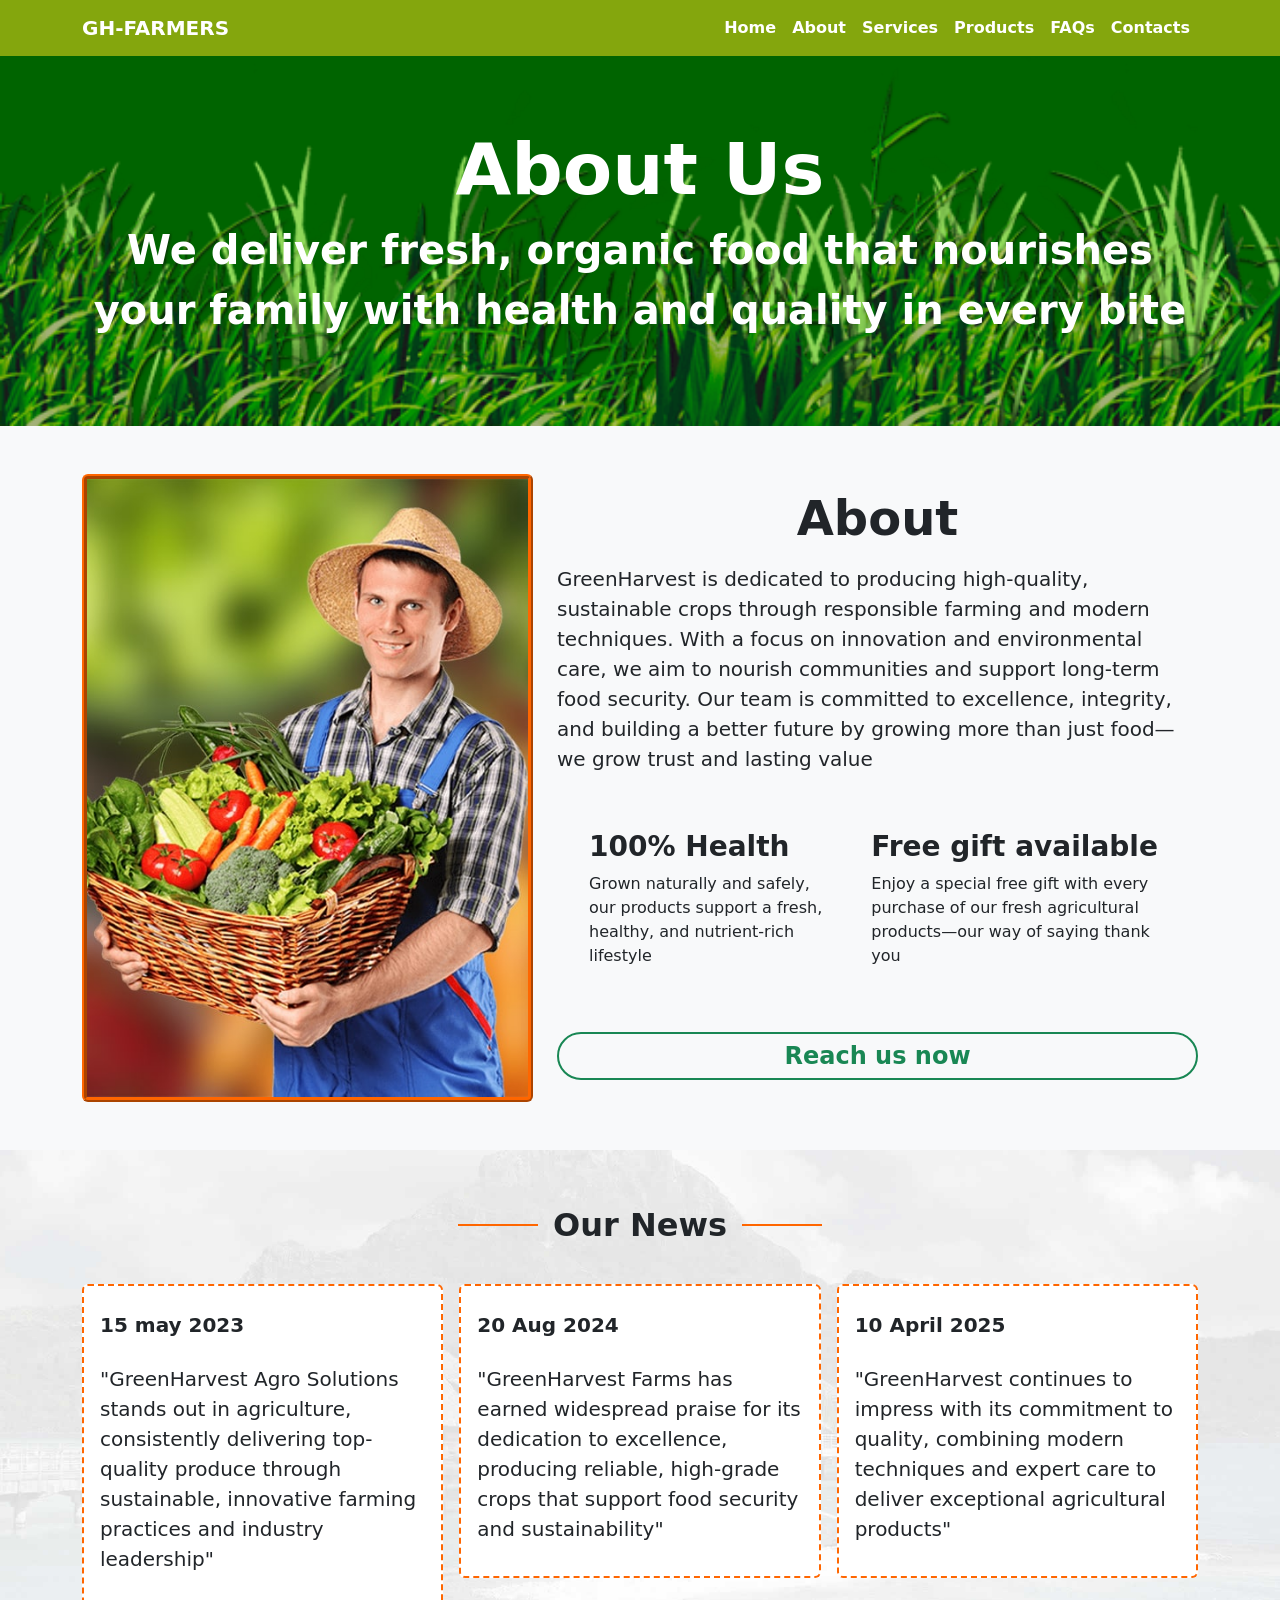
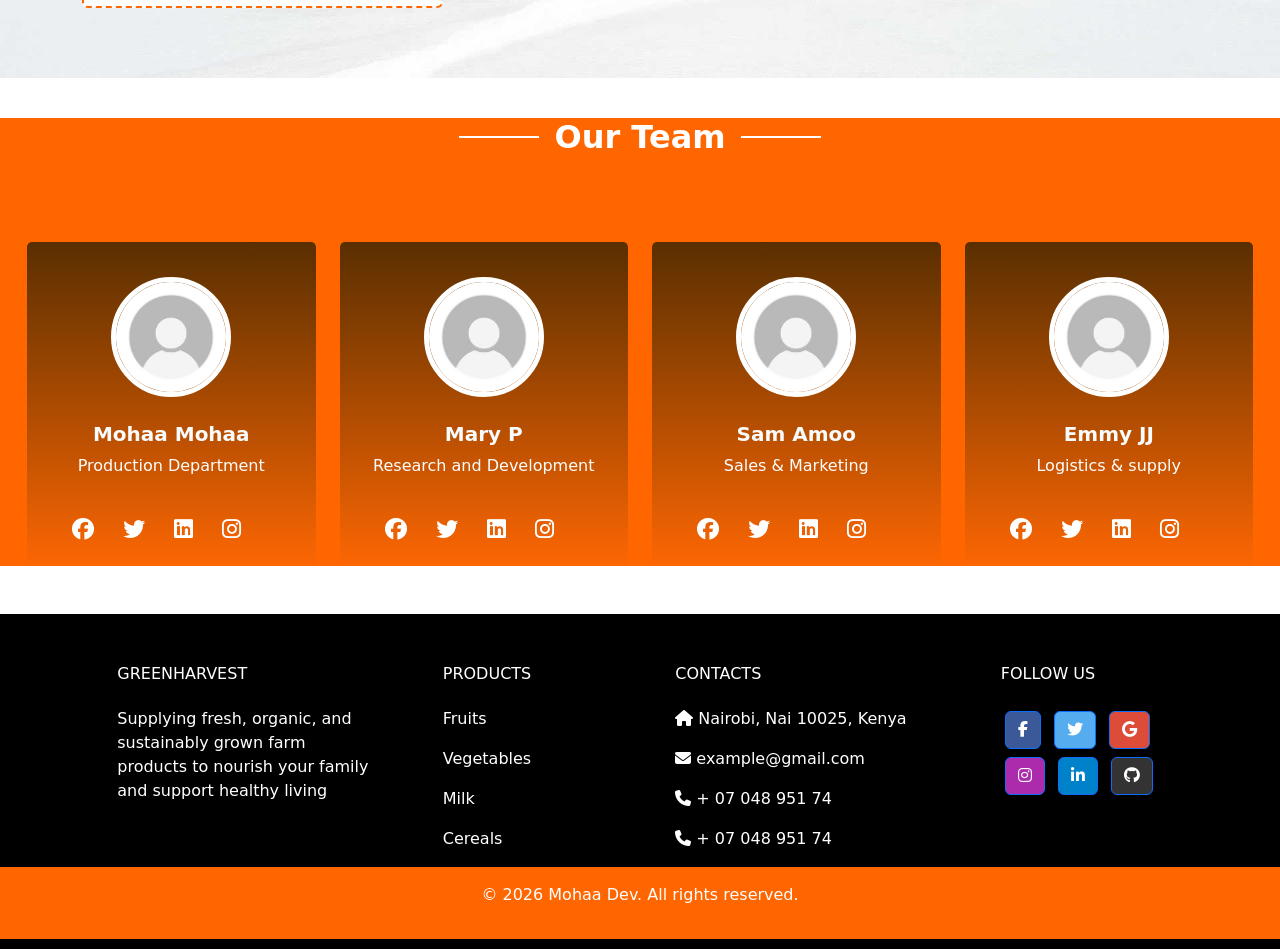
==== commit 595f1160: "Update about.html" ====
--- a/about.html
+++ b/about.html
@@ -63,529 +63,7 @@
     </div>
   </div>
 </nav>
-
-    
-    <!-- <nav class="navbar navbar-expand-sm navbar-dark nav-background">
-      <div class="container">
-        <a class="navbar-brand text-uppercase fw-bolder" href="#">GH-FARMERS</a>
-        <button
-          class="navbar-toggler"
-          type="button"
-          data-bs-toggle="collapse"
-          data-bs-target="#navbarNav"
-          aria-controls="navbarNav"
-          aria-expanded="false"
-          aria-label="Toggle navigation"
-        >
-          <span class="navbar-toggler-icon fw-bold"></span>
-        </button>
-        <div class="collapse navbar-collapse" id="navbarNav">
-          <ul class="navbar-nav ms-auto">
-            <li class="nav-item">
-              <a class="nav-link text-white fw-bold" href="index.html">Home</a>
-            </li>
-            <li class="nav-item">
-              <a class="nav-link text-white fw-bold" href="about.html">About</a>
-            </li>
-            <li class="nav-item">
-              <a class="nav-link text-white fw-bold" href="services.html"
-                >Services</a
-              >
-            </li>
-            <li class="nav-item">
-              <a class="nav-link text-white fw-bold" href="product.html"
-                >Products</a
-              >
-            </li>
-            <li class="nav-item">
-              <a class="nav-link text-white fw-bold" href="#frequent">FAQs</a>
-            </li>
-            <li class="nav-item">
-              <a class="nav-link text-white fw-bold" href="contact.html"
-                >Cotacts</a
-              >
-            </li>
-          </ul>
-        </div>
-      </div>
-    </nav> -->
-
-    <main>
-<!-- ################################################## carousel slider ########################################### -->
-      <section>
-        <div
-          id="farmers-carousel"
-          class="carousel slide"
-          data-bs-ride="carousel"
-        >
-          <div class="carousel-indicators">
-            <button
-              type="button"
-              data-bs-target="#farmers-carousel"
-              data-bs-slide-to="0"
-              class="active"
-              aria-current="true"
-              aria-label="Slide 1"
-            ></button>
-            <button
-              type="button"
-              data-bs-target="#farmers-carousel"
-              data-bs-slide-to="1"
-              aria-label="Slide 2"
-            ></button>
-            <button
-              type="button"
-              data-bs-target="#farmers-carousel"
-              data-bs-slide-to="2"
-              aria-label="Slide 3"
-            ></button>
-          </div>
-          <div class="carousel-inner">
-            <div class="carousel-item active div-height">
-              <img
-                src="images/image1.jpeg"
-                class="d-block w-100 img-height"
-                alt="..."
-              />
-              <div class="carousel-caption top-0 mt-4">
-                <p class="fs-3 mt-5 fw-bold text-uppercase">
-                  We provide food worldwide. Feel free to reach us and enjoy the
-                  best quality products
-                </p>
-                <h1 class="display-1 fw-bolder text-capitalize">
-                  GreenHarvest Organization
-                </h1>
-                <a href="product.html" class="btn btn-success py-2 px-4 fs-5">Let's Go</a>
-              </div>
-            </div>
-            <div class="carousel-item div-height">
-              <img
-                src="images/image2.jpeg"
-                class="d-block w-100 img-height"
-                alt="..."
-              />
-              <div class="carousel-caption top-0 mt-4">
-                <p class="fs-3 mt-5 fw-bold text-uppercase">
-                  We provide food worldwide. Feel free to reach us and enjoy the
-                  best quality products
-                </p>
-                <h1 class="display-1 fw-bolder text-capitalize">
-                  GreenHarvest Organization
-                </h1>
-                <a href="product.html" class="btn btn-success py-2 px-4 fs-5">Let's Go</a>
-              </div>
-            </div>
-            <div class="carousel-item div-height">
-              <img
-                src="images/image3.jpeg"
-                class="d-block w-100 img-height"
-                alt="..."
-              />
-              <div class="carousel-caption top-0 mt-4">
-                <p class="fs-3 mt-5 fw-bold text-uppercase">
-                  We provide food worldwide. Feel free to reach us and enjoy the
-                  best quality products
-                </p>
-                <h1 class="display-1 fw-bolder text-capitalize">
-                  GreenHarvest Organization
-                </h1>
-                <a href="product.html" class="btn btn-success py-2 px-4 fs-5">Let's Go</a>
-              </div>
-            </div>
-          </div>
-          <button
-            class="carousel-control-prev"
-            type="button"
-            data-bs-target="#farmers-carousel"
-            data-bs-slide="prev"
-          >
-            <span class="carousel-control-prev-icon" aria-hidden="true"></span>
-            <span class="visually-hidden">Previous</span>
-          </button>
-          <button
-            class="carousel-control-next"
-            type="button"
-            data-bs-target="#farmers-carousel"
-            data-bs-slide="next"
-          >
-            <span class="carousel-control-next-icon" aria-hidden="true"></span>
-            <span class="visually-hidden">Next</span>
-          </button>
-        </div>
-      </section>
-<!-- ################################################## sub contact ########################################### -->
-      <section class="icon-section py-5">
-        <div class="container h-100 d-flex align-items-center">
-          <div class="row w-100 text-center fs-4">
-            <div class="col-xl mb-2">
-              <i class="bi bi-geo-alt-fill me-2"></i>
-              ABC, XYZ county
-            </div>
-            <div class="col-xl mb-2">
-              <i class="bi bi-telephone-fill me-2"></i>
-              +254704895174
-            </div>
-            <div class="col-xl">
-              <i class="bi bi-envelope me-2"></i>
-              example@gmail.com
-            </div>
-          </div>
-        </div>
-      </section>
-<!-- ################################################## sample products ########################################### -->
-      <section id="products" class="pt-sm-5 background-product-img">
-        <div class="title-wrapper">
-          <div class="line"></div>
-          <h1 class="section-title">Products</h1>
-          <div class="line"></div>
-        </div>
-
-        <div class="container-fluid">
-          <div class="row g-3">
-            <div class="col-12 col-lg-4">
-              <div class="card">
-                <img src="images/maize.jpeg" class="card-img-top" alt="..." />
-                <div class="card-body text-center">
-                  <h5 class="card-title">Maize</h5>
-                  <p class="card-text">Quality maize output</p>
-                  <a href="contact.html" class="btn btn-success">Reach us now</a>
-                </div>
-              </div>
-            </div>
-            <div class="col-12 col-lg-4">
-              <div class="card">
-                <img src="images/rice.jpeg" class="card-img-top" alt="..." />
-                <div class="card-body text-center">
-                  <h5 class="card-title">Rice</h5>
-                  <p class="card-text">Quality rice output</p>
-                  <a href="contact.html" class="btn btn-success">Reach us now</a>
-                </div>
-              </div>
-            </div>
-            <div class="col-12 col-lg-4">
-              <div class="card">
-                <img src="images/wheat.jpeg" class="card-img-top" alt="..." />
-                <div class="card-body text-center">
-                  <h5 class="card-title">Wheat</h5>
-                  <p class="card-text">Quality wheat output</p>
-                  <a href="contact.html" class="btn btn-success">Reach us now</a>
-                </div>
-              </div>
-            </div>
-          </div>
-          <div class="row g-3 mt-3">
-            <div class="col-12 col-lg-4">
-              <div class="card">
-                <img src="images/milk2.jpeg" class="card-img-top" alt="..." />
-                <div class="card-body text-center">
-                  <h5 class="card-title">Milk</h5>
-                  <p class="card-text">Quality milk output</p>
-                  <a href="contact.html" class="btn btn-success">Reach us now</a>
-                </div>
-              </div>
-            </div>
-            <div class="col-12 col-lg-4">
-              <div class="card">
-                <img src="images/meat.jpeg" class="card-img-top" alt="..." />
-                <div class="card-body text-center">
-                  <h5 class="card-title">Meat</h5>
-                  <p class="card-text">Quality meat output</p>
-                  <a href="contact.html" class="btn btn-success">Reach us now</a>
-                </div>
-              </div>
-            </div>
-            <div class="col-12 col-lg-4">
-              <div class="card">
-                <img
-                  src="images/tomatoes.jpeg"
-                  class="card-img-top"
-                  alt="..."
-                />
-                <div class="card-body text-center">
-                  <h5 class="card-title">Tomatoes</h5>
-                  <p class="card-text">Quality tomatoes output</p>
-                  <a href="contact.html" class="btn btn-success">Reach us now</a>
-                </div>
-              </div>
-            </div>
-          </div>
-        </div>
-      </section>
-<!-- ################################################## FAQs ########################################### -->
-      <section id="frequent" class="py-md-3 bg-light">
-        <h1 class="text-center my-5">FAQs</h1>
-        <div class="container align-items-center">
-          <div class="accordion ms-auto" id="accordionExample">
-            <div class="accordion-item">
-              <h2 class="accordion-header" id="headingOne">
-                <button
-                  class="accordion-button"
-                  type="button"
-                  data-bs-toggle="collapse"
-                  data-bs-target="#collapseOne"
-                  aria-expanded="true"
-                  aria-controls="collapseOne"
-                >
-                  Where is your farm located?
-                </button>
-              </h2>
-              <div
-                id="collapseOne"
-                class="accordion-collapse collapse show"
-                aria-labelledby="headingOne"
-                data-bs-parent="#accordionExample"
-              >
-                <div class="accordion-body">
-                  Our farm is located in Green Valley, just outside Nairobi. 
-                  It's easily accessible, and we’re always happy to welcome customers who want to see where their food comes from. 
-                  Contact us for directions or to schedule a visit
-                </div>
-              </div>
-            </div>
-            <div class="accordion-item">
-              <h2 class="accordion-header" id="headingTwo">
-                <button
-                  class="accordion-button collapsed"
-                  type="button"
-                  data-bs-toggle="collapse"
-                  data-bs-target="#collapseTwo"
-                  aria-expanded="false"
-                  aria-controls="collapseTwo"
-                >
-                Can I visit the farm?
-                </button>
-              </h2>
-              <div
-                id="collapseTwo"
-                class="accordion-collapse collapse"
-                aria-labelledby="headingTwo"
-                data-bs-parent="#accordionExample"
-              >
-                <div class="accordion-body">
-                  Absolutely! We welcome visitors who want to see how our produce is grown.
-                  Just give us a call in advance to book your visit and ensure someone is available to guide you around
-                </div>
-              </div>
-            </div>
-            <div class="accordion-item">
-              <h2 class="accordion-header" id="headingThree">
-                <button
-                  class="accordion-button collapsed"
-                  type="button"
-                  data-bs-toggle="collapse"
-                  data-bs-target="#collapseThree"
-                  aria-expanded="false"
-                  aria-controls="collapseThree"
-                >
-                Are there any discounts for regular customers?
-                </button>
-              </h2>
-              <div
-                id="collapseThree"
-                class="accordion-collapse collapse"
-                aria-labelledby="headingThree"
-                data-bs-parent="#accordionExample"
-              >
-                <div class="accordion-body">
-                  Yes, we value our loyal customers. 
-                  We offer special discounts and promotions for regular buyers. 
-                  You can join our customer program or follow us on social media to stay updated on offers
-                </div>
-              </div>
-            </div>
-          </div>
-        </div>
-      </section>
-
-      <section class="py-4 px-4 background-set text-center">
-        <div class="container">
-          <div class="row g-3 justify-content-center">
-            <div class="col-12 col-lg-3">
-              <h2 class="text-capitalize fw-bolder text-white">
-                Visit our store today
-              </h2>
-              <div class="text-center">
-                <p class="lead text-white">
-                  Explore a wide selection of fresh, organic farm products quality you can see and taste!
-                </p>
-              </div>
-              <div class="text-center mt-4">
-                <a
-                  href="product.html"
-                  class="btn btn-outline-success border-2 rounded-5 btn-sm px-5 text-white fs-4 fw-bolder"
-                  ><i class="bi bi-arrow-right"></i
-                ></a>
-              </div>
-            </div>
-            <div class="col-12 col-lg-3">
-              <div class="card card-hover">
-                <img src="images/P.jpeg" class="card-img-top" alt="..." />
-                <div class="card-body">
-                  <div
-                    class="d-flex align-items-center justify-content-between"
-                  >
-                    <div class="text-center">
-                      <h3 class="fw-bold">Pineaples</h3>
-                    </div>
-                    <div class="text-center">
-                      <i class="bi bi-heart-fill text-danger"></i
-                      ><span class="px-1">(125k)</span>
-                    </div>
-                  </div>
-                  <div
-                    class="d-flex align-items-center justify-content-between"
-                  >
-                    <div class="text-center">
-                      <p class="fw-bold fs-4 text-danger">$5</p>
-                    </div>
-                    <div class="text-center">
-                      <i class="bi bi-bag-fill text-danger"></i
-                      ><span class="px-1">(12k)</span>
-                    </div>
-                  </div>
-                </div>
-              </div>
-            </div>
-
-            <div class="col-12 col-lg-3">
-              <div class="card card-hover">
-                <img src="images/B.jpeg" class="card-img-top" alt="..." />
-                <div class="card-body">
-                  <div
-                    class="d-flex align-items-center justify-content-between"
-                  >
-                    <div class="text-center">
-                      <h3 class="fw-bold">Bananas</h3>
-                    </div>
-                    <div class="text-center">
-                      <i class="bi bi-heart-fill text-danger"></i
-                      ><span class="px-1">(100k)</span>
-                    </div>
-                  </div>
-                  <div
-                    class="d-flex align-items-center justify-content-between"
-                  >
-                    <div class="text-center">
-                      <p class="fw-bold fs-4 text-danger">$8</p>
-                    </div>
-                    <div class="text-center">
-                      <i class="bi bi-bag-fill text-danger"></i
-                      ><span class="px-1">(120k)</span>
-                    </div>
-                  </div>
-                </div>
-              </div>
-            </div>
-
-            <div class="col-12 col-lg-3">
-              <div class="card card-hover">
-                <img src="images/Apple.jpeg" class="card-img-top" alt="..." />
-                <div class="card-body">
-                  <div
-                    class="d-flex align-items-center justify-content-between"
-                  >
-                    <div class="text-center">
-                      <h3 class="fw-bold">Apples</h3>
-                    </div>
-                    <div class="text-center">
-                      <i class="bi bi-heart-fill text-danger"></i
-                      ><span class="px-1">(99k)</span>
-                    </div>
-                  </div>
-                  <div
-                    class="d-flex align-items-center justify-content-between"
-                  >
-                    <div class="text-center">
-                      <p class="fw-bold fs-4 text-danger">$10</p>
-                    </div>
-                    <div class="text-center">
-                      <i class="bi bi-bag-fill text-danger"></i
-                      ><span class="px-1">(95k)</span>
-                    </div>
-                  </div>
-                </div>
-              </div>
-            </div>
-          </div>
-        </div>
-      </section>
-    </main>
-<!-- ################################################## footer ########################################### -->
-    <div class="my-5">
-      <!-- Footer -->
-      <footer
-        class="text-center text-lg-start text-white"
-      >
-        <!-- container -->
-        <div class="container p-4 pb-0">
-          <!-- Section -->
-          <section class="">
-            <!-- row -->
-            <div class="row">
-              <!-- start column description -->
-              <div class="col-md-3 col-lg-3 col-xl-3 mx-auto mt-3">
-                <h6 class="text-uppercase mb-4 font-weight-bold">
-                  GreenHarvest
-                </h6>
-                <p>
-                  Supplying fresh, organic, and sustainably grown farm products to nourish your family and support healthy living
-                </p>
-              </div>
-              <!-- end column description -->
-
-              <hr class="w-100 clearfix d-md-none" />
-
-              <!-- column links -->
-              <div class="col-md-2 col-lg-2 col-xl-2 mx-auto mt-3">
-                <h6 class="text-uppercase mb-4 font-weight-bold">Products</h6>
-                <p>
-                  <a class="text-white text-decoration-none">Fruits</a>
-                </p>
-                <p>
-                  <a class="text-white text-decoration-none">Vegetables</a>
-                </p>
-                <p>
-                  <a class="text-white text-decoration-none">Milk</a>
-                </p>
-                <p>
-                  <a class="text-white text-decoration-none">Cereals</a>
-                </p>
-              </div>
-              <!-- end column links -->
-
-              <!-- separate column line -->
-              <hr class="w-100 clearfix d-md-none" />
-
-              <!-- stsrt column contact -->
-              <div class="col-md-4 col-lg-3 col-xl-3 mx-auto mt-3">
-                <h6 class="text-uppercase mb-4 font-weight-bold">Contacts</h6>
-                <p><i class="fas fa-home mr-3"></i> Nairobi, Nai 10025, Kenya</p>
-                <p><i class="fas fa-envelope mr-3"></i> example@gmail.com</p>
-                <p><i class="fas fa-phone mr-3"></i> + 07 048 951 74</p>
-                <p><i class="fas fa-phone mr-3"></i> + 07 048 951 74</p>
-              </div>
-              <!-- end column contact -->
-
-              <!-- start column icons -->
-              <div class="col-md-3 col-lg-2 col-xl-2 mx-auto mt-3">
-                <h6 class="text-uppercase mb-4 font-weight-bold">Follow us</h6>
-
-                <!-- Facebook -->
-                <a
-                  class="btn btn-primary btn-floating m-1 text-decoration-none"
-                  style="background-color: #3b5998"
-                  href="#"
-                  role="button"
-                  ><i class="fab fa-facebook-f"></i
-                ></a>
-
-                <!-- Twitter -->
-                <a
-                  class="btn btn-primary btn-floating m-1 text-decoration-none"
-                  style="background-color: #55acee"
-                  href="#"
-                  role="button"
-                  ><i class="fab fa-twitter"></
+          
 
     
    <!-- <nav class="navbar navbar-expand-sm navbar-dark nav-background">
